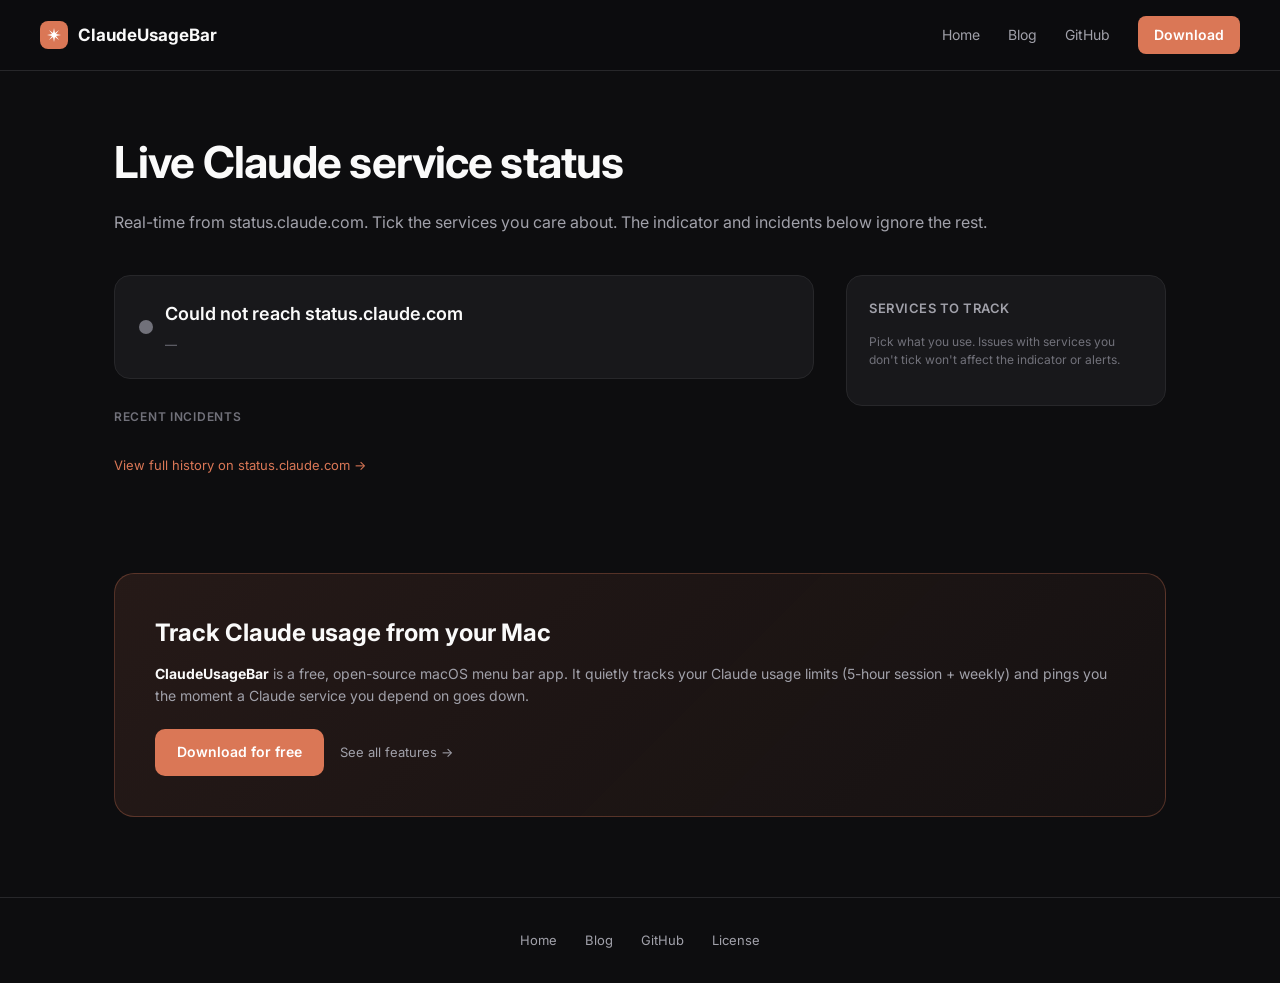
==== website/status/index.html @ 7c2bac47 "Status page polish: drop em dash, neutral 'resolved' badge - Sub-headline now two sentences instead " ====
<!DOCTYPE html>
<html lang="en" style="background-color: #0d0d0f;">
<head>
  <meta charset="UTF-8">
  <meta name="viewport" content="width=device-width, initial-scale=1.0">
  <meta name="theme-color" content="#0d0d0f">
  <meta name="color-scheme" content="dark">
  <link rel="icon" type="image/svg+xml" href="/favicon.svg">
  <link rel="apple-touch-icon" href="/apple-touch-icon.png">
  <link rel="canonical" href="https://claudeusagebar.com/status">
  <title>Claude status — ClaudeUsageBar</title>
  <meta name="description" content="Live Claude service status. Track only the services that matter to you — claude.ai, the API, Claude Code, Console, Cowork, or Government.">
  <meta property="og:type" content="website">
  <meta property="og:url" content="https://claudeusagebar.com/status">
  <meta property="og:title" content="Live Claude service status">
  <meta property="og:description" content="Real-time from status.claude.com. Track only what you use.">
  <meta property="og:image" content="https://claudeusagebar.com/og-image.png">
  <meta name="twitter:card" content="summary_large_image">
  <meta name="twitter:title" content="Live Claude service status">
  <meta name="twitter:description" content="Real-time from status.claude.com. Track only what you use.">
  <link rel="preconnect" href="https://fonts.googleapis.com">
  <link rel="preconnect" href="https://fonts.gstatic.com" crossorigin>
  <link href="https://fonts.googleapis.com/css2?family=Inter:wght@400;500;600;700&family=JetBrains+Mono:wght@500&display=swap" rel="stylesheet">
  <style>
    :root {
      --claude-orange: #da7756;
      --bg-dark: #0d0d0f;
      --bg-card: #18181b;
      --text-primary: #fafafa;
      --text-secondary: #a1a1aa;
      --text-muted: #71717a;
      --border: #27272a;
    }
    * { margin: 0; padding: 0; box-sizing: border-box; }
    html { scroll-behavior: smooth; background-color: #0d0d0f !important; }
    body {
      font-family: 'Inter', -apple-system, BlinkMacSystemFont, sans-serif;
      background-color: #0d0d0f !important;
      color: var(--text-primary);
      line-height: 1.6;
      min-height: 100vh;
    }
    a { color: inherit; text-decoration: none; }

    /* Nav */
    nav {
      position: sticky; top: 0; z-index: 50;
      background: rgba(13, 13, 15, 0.85);
      backdrop-filter: blur(20px);
      border-bottom: 1px solid var(--border);
      padding: 16px 32px;
    }
    .nav-content {
      max-width: 1200px; margin: 0 auto;
      display: flex; align-items: center; justify-content: space-between;
    }
    .logo { display: flex; align-items: center; gap: 10px; font-weight: 700; font-size: 17px; color: var(--text-primary); }
    .logo-icon { width: 28px; height: 28px; background: var(--claude-orange); border-radius: 8px; display: flex; align-items: center; justify-content: center; }
    .logo-icon svg { width: 16px; height: 16px; }
    .nav-links { display: flex; gap: 28px; align-items: center; }
    .nav-links a { font-size: 14px; color: var(--text-secondary); transition: color .2s; }
    .nav-links a:hover { color: var(--text-primary); }
    .nav-cta { background: var(--claude-orange); color: white !important; padding: 8px 16px; border-radius: 8px; font-weight: 600; }
    .nav-cta:hover { background: #b85a42; }

    /* Page */
    .page {
      max-width: 1100px; margin: 0 auto; padding: 56px 24px 32px;
    }
    h1 {
      font-size: clamp(28px, 5vw, 44px);
      font-weight: 700;
      letter-spacing: -0.02em;
      margin-bottom: 12px;
    }
    .sub {
      color: var(--text-secondary);
      font-size: 16px;
      margin-bottom: 40px;
    }

    /* Layout */
    .grid {
      display: grid;
      grid-template-columns: 1fr 320px;
      gap: 32px;
      align-items: start;
    }
    @media (max-width: 880px) {
      .grid { grid-template-columns: 1fr; gap: 20px; }
    }

    /* Status card */
    .status-card {
      background: var(--bg-card);
      border: 1px solid var(--border);
      border-radius: 16px;
      padding: 24px;
      margin-bottom: 20px;
    }
    .status-header { display: flex; align-items: center; gap: 12px; }
    .status-dot {
      width: 14px; height: 14px; border-radius: 50%;
      transition: background-color .3s; flex-shrink: 0;
    }
    .status-dot.green    { background: #21c55d; box-shadow: 0 0 0 4px rgba(33,197,93,.15); }
    .status-dot.minor    { background: #facc15; box-shadow: 0 0 0 4px rgba(250,204,21,.15); }
    .status-dot.major    { background: #ff8c42; box-shadow: 0 0 0 4px rgba(255,140,66,.15); }
    .status-dot.critical { background: #ff3b30; box-shadow: 0 0 0 4px rgba(255,59,48,.15); }
    .status-dot.gray     { background: var(--text-muted); }
    .status-label  { font-size: 18px; font-weight: 600; }
    .status-checked {
      margin-top: 6px; color: var(--text-muted); font-size: 12px;
    }

    /* Recent incidents */
    .section-title {
      font-size: 12px; font-weight: 600;
      color: var(--text-muted);
      letter-spacing: 0.06em; text-transform: uppercase;
      margin: 28px 0 12px;
    }
    .incidents-list { display: flex; flex-direction: column; gap: 12px; }
    .incident {
      background: var(--bg-card);
      border: 1px solid var(--border);
      border-radius: 12px;
      padding: 16px 18px;
    }
    .incident.active {
      background: rgba(255,140,66,.06);
      border-color: rgba(255,140,66,.30);
    }
    .incident-title  { font-weight: 600; font-size: 15px; margin-bottom: 8px; }
    .incident-meta   {
      display: flex; align-items: center; gap: 10px; margin-bottom: 10px;
      flex-wrap: wrap;
    }
    .incident-badge  {
      font-size: 10px; font-weight: 700; letter-spacing: 0.04em;
      padding: 2px 8px; border-radius: 4px; text-transform: uppercase;
      color: white;
    }
    .incident-badge.investigating { background: #d9534f; }
    .incident-badge.identified    { background: #f0ad4e; }
    .incident-badge.monitoring    { background: #5bc0de; }
    .incident-badge.resolved      { background: #4a4a52; }
    .incident-badge.postmortem    { background: #6c757d; }
    .incident-time { color: var(--text-muted); font-size: 12px; }
    .incident-body { color: var(--text-secondary); font-size: 13px; }
    .empty {
      color: var(--text-muted); font-size: 14px;
      padding: 20px; background: var(--bg-card);
      border: 1px dashed var(--border); border-radius: 12px;
      text-align: center;
    }
    .history-link {
      display: inline-block; margin-top: 16px;
      color: var(--claude-orange); font-size: 13px;
    }
    .history-link:hover { text-decoration: underline; }

    /* Tracked services panel (right column) */
    .services-panel {
      background: var(--bg-card);
      border: 1px solid var(--border);
      border-radius: 16px;
      padding: 22px;
      position: sticky;
      top: 88px;
    }
    @media (max-width: 880px) {
      .services-panel { position: static; }
    }
    .services-title {
      font-size: 13px; font-weight: 600;
      color: var(--text-secondary);
      letter-spacing: 0.04em; text-transform: uppercase;
      margin-bottom: 14px;
    }
    .services-help {
      font-size: 12px; color: var(--text-muted);
      margin-bottom: 14px; line-height: 1.5;
    }
    .service-row {
      display: flex; align-items: center; gap: 12px;
      padding: 10px 0; border-top: 1px solid var(--border);
    }
    .service-row:first-of-type { border-top: 0; padding-top: 0; }
    .service-row:last-of-type  { padding-bottom: 0; }
    .service-row label {
      display: flex; align-items: center; gap: 10px;
      cursor: pointer; flex: 1; font-size: 13px;
    }
    .service-row input[type=checkbox] {
      width: 16px; height: 16px; accent-color: var(--claude-orange);
      cursor: pointer; flex-shrink: 0;
    }
    .service-state {
      font-size: 10px; color: var(--text-muted);
      padding: 2px 7px; border: 1px solid var(--border); border-radius: 999px;
    }
    .service-state.bad { color: #ff8c42; border-color: rgba(255,140,66,.4); }

    /* CTA section */
    .cta-section {
      max-width: 1100px; margin: 64px auto 0; padding: 0 24px 80px;
    }
    .cta {
      background: linear-gradient(135deg, rgba(218,119,86,.12), rgba(218,119,86,.04));
      border: 1px solid rgba(218,119,86,.3);
      border-radius: 20px;
      padding: 40px;
    }
    @media (max-width: 760px) {
      .cta { padding: 28px; text-align: center; }
    }
    .cta h2 {
      font-size: 24px; font-weight: 700;
      margin-bottom: 10px;
    }
    .cta-lead {
      color: var(--text-secondary);
      font-size: 14px; margin-bottom: 22px;
    }
    .cta-lead b { color: var(--text-primary); }
    .cta-buttons {
      display: flex; gap: 16px; align-items: center; flex-wrap: wrap;
    }
    @media (max-width: 760px) {
      .cta-buttons {
        flex-direction: column;
        align-items: center;
        gap: 14px;
      }
    }
    .cta-button {
      display: inline-block;
      background: var(--claude-orange);
      color: white !important;
      padding: 12px 22px;
      border-radius: 10px;
      font-weight: 600;
      font-size: 14px;
      transition: background .2s, transform .1s;
    }
    .cta-button:hover { background: #b85a42; }
    .cta-button:active { transform: translateY(1px); }
    .cta-secondary {
      color: var(--text-secondary);
      font-size: 13px;
    }
    .cta-secondary:hover { color: var(--text-primary); }

    /* Footer */
    footer {
      border-top: 1px solid var(--border);
      padding: 32px 24px;
      text-align: center;
      color: var(--text-muted);
      font-size: 13px;
    }
    footer a { color: var(--text-secondary); margin: 0 12px; }
    footer a:hover { color: var(--text-primary); }

    @media (max-width: 640px) {
      .nav-links a:not(.nav-cta) { display: none; }
      .nav-links a.nav-cta { display: inline-block; }
      .page { padding: 40px 16px 24px; }
    }
  </style>
</head>
<body>

<nav>
  <div class="nav-content">
    <a href="/" class="logo">
      <span class="logo-icon">
        <svg viewBox="0 0 16 16" fill="none"><path d="M8 1L9 6L13 3L10 7L15 8L10 9L13 13L9 10L8 15L7 10L3 13L6 9L1 8L6 7L3 3L7 6L8 1Z" fill="white"/></svg>
      </span>
      <span>ClaudeUsageBar</span>
    </a>
    <div class="nav-links">
      <a href="/">Home</a>
      <a href="/blog/">Blog</a>
      <a href="https://github.com/Artzainnn/ClaudeUsageBar" target="_blank">GitHub</a>
      <a href="https://github.com/Artzainnn/ClaudeUsageBar/releases/latest/download/ClaudeUsageBar-Installer.dmg" class="nav-cta">Download</a>
    </div>
  </div>
</nav>

<main class="page">
  <h1>Live Claude service status</h1>
  <p class="sub">Real-time from status.claude.com. Tick the services you care about. The indicator and incidents below ignore the rest.</p>

  <div class="grid">

    <!-- LEFT: status + recent incidents -->
    <div>
      <section class="status-card">
        <div class="status-header">
          <span class="status-dot gray" id="statusDot"></span>
          <div>
            <div class="status-label" id="statusLabel">Loading status…</div>
            <div class="status-checked" id="statusChecked">—</div>
          </div>
        </div>
      </section>

      <h2 class="section-title">Recent incidents</h2>
      <div id="incidentsContainer"></div>
      <a class="history-link" id="historyLink" href="https://status.claude.com/history" target="_blank">View full history on status.claude.com →</a>
    </div>

    <!-- RIGHT: tracked services -->
    <aside class="services-panel">
      <div class="services-title">Services to track</div>
      <p class="services-help">Pick what you use. Issues with services you don't tick won't affect the indicator or alerts.</p>
      <div id="servicesList"></div>
    </aside>

  </div>
</main>

<!-- CTA -->
<section class="cta-section">
  <div class="cta">
    <h2>Track Claude usage from your Mac</h2>
    <p class="cta-lead"><b>ClaudeUsageBar</b> is a free, open-source macOS menu bar app. It quietly tracks your Claude usage limits (5-hour session + weekly) and pings you the moment a Claude service you depend on goes down.</p>
    <div class="cta-buttons">
      <a class="cta-button" href="https://github.com/Artzainnn/ClaudeUsageBar/releases/latest/download/ClaudeUsageBar-Installer.dmg" data-fast-goal="download_macos">Download for free</a>
      <a class="cta-secondary" href="/">See all features →</a>
    </div>
  </div>
</section>

<footer>
  <a href="/">Home</a>
  <a href="/blog/">Blog</a>
  <a href="https://github.com/Artzainnn/ClaudeUsageBar" target="_blank">GitHub</a>
  <a href="https://github.com/Artzainnn/ClaudeUsageBar/blob/main/LICENSE" target="_blank">License</a>
</footer>

<script>
  const SUMMARY_URL   = 'https://status.claude.com/api/v2/summary.json';
  const INCIDENTS_URL = 'https://status.claude.com/api/v2/incidents.json';
  const STORAGE_KEY   = 'cub_tracked_components';

  let allComponents = [];
  let selectedIds   = null;
  let recentIncidents = [];

  const DEMO = new URLSearchParams(location.search).get('demo');

  function loadSelection() {
    try {
      const raw = localStorage.getItem(STORAGE_KEY);
      if (raw) return new Set(JSON.parse(raw));
    } catch (e) {}
    return null;
  }
  function saveSelection() {
    localStorage.setItem(STORAGE_KEY, JSON.stringify([...selectedIds]));
  }

  const SEVERITY = {
    operational: 0, under_maintenance: 1, degraded_performance: 1,
    partial_outage: 2, major_outage: 3
  };
  function effectiveIndicator() {
    const tracked = allComponents.filter(c => selectedIds.has(c.id));
    const max = tracked.reduce((m, c) => Math.max(m, SEVERITY[c.status] ?? 0), 0);
    return ['none','minor','major','critical'][max] || 'none';
  }
  function statusToColor(ind) {
    return { none:'green', minor:'minor', major:'major', critical:'critical' }[ind] || 'gray';
  }
  function componentLabel(s) {
    return ({
      degraded_performance: 'degraded',
      partial_outage: 'partial outage',
      major_outage: 'major outage',
      under_maintenance: 'maintenance',
      operational: 'operational'
    })[s] || s;
  }

  function relativeTime(d) {
    const s = Math.floor((Date.now() - d.getTime()) / 1000);
    if (s < 60)    return 'just now';
    if (s < 3600)  { const m = Math.floor(s/60);   return `${m} min${m===1?'':'s'} ago`; }
    if (s < 86400) { const h = Math.floor(s/3600); return `${h} hour${h===1?'':'s'} ago`; }
    const d2 = Math.floor(s/86400); return `${d2} day${d2===1?'':'s'} ago`;
  }

  async function refresh() {
    try {
      if (DEMO) return loadDemoData();

      const [sumRes, incRes] = await Promise.all([
        fetch(SUMMARY_URL,   { cache: 'no-store' }),
        fetch(INCIDENTS_URL, { cache: 'no-store' })
      ]);
      const sum = await sumRes.json();
      const inc = await incRes.json();

      allComponents = (sum.components || []).map(c => ({
        id: c.id, name: c.name, status: c.status
      }));

      recentIncidents = (inc.incidents || [])
        .slice(0, 50)
        .map(i => ({
          id: i.id,
          name: i.name,
          status: i.status,
          body: (i.incident_updates && i.incident_updates[0] && i.incident_updates[0].body) || '',
          updatedAt: (i.incident_updates && i.incident_updates[0] && i.incident_updates[0].created_at)
            ? new Date(i.incident_updates[0].created_at) : null,
          componentIds: (i.components || []).map(c => c.id)
        }));

      ensureSelectionInitialized();
      render(new Date());
    } catch (err) {
      console.error('status fetch failed', err);
      document.getElementById('statusLabel').textContent = 'Could not reach status.claude.com';
      document.getElementById('statusDot').className = 'status-dot gray';
    }
  }

  function ensureSelectionInitialized() {
    if (selectedIds !== null) return;
    const saved = loadSelection();
    if (saved) {
      selectedIds = saved;
    } else {
      selectedIds = new Set(
        allComponents
          .filter(c => !/government/i.test(c.name))
          .map(c => c.id)
      );
    }
  }

  function loadDemoData() {
    const ids = {
      ai: 'demo-ai', console: 'demo-console', api: 'demo-api',
      code: 'demo-code', cowork: 'demo-cowork', gov: 'demo-gov'
    };
    allComponents = [
      { id: ids.ai,      name: 'claude.ai',                            status: 'degraded_performance' },
      { id: ids.console, name: 'Claude Console (platform.claude.com)', status: 'operational' },
      { id: ids.api,     name: 'Claude API (api.anthropic.com)',       status: 'partial_outage' },
      { id: ids.code,    name: 'Claude Code',                          status: 'operational' },
      { id: ids.cowork,  name: 'Claude Cowork',                        status: 'operational' },
      { id: ids.gov,     name: 'Claude for Government',                status: 'operational' },
    ];
    recentIncidents = [
      {
        id: 'demo-1', name: 'Elevated errors on Claude Opus 4.5 and Sonnet 4.5',
        status: 'investigating',
        body: 'We are currently investigating elevated error rates on Claude Opus 4.5 and Sonnet 4.5. We will provide an update shortly.',
        updatedAt: new Date(Date.now() - 12 * 60 * 1000),
        componentIds: [ids.api, ids.ai],
      },
      {
        id: 'demo-2', name: 'Increased latency in Claude Code',
        status: 'monitoring',
        body: 'A fix has been deployed and we are monitoring the results.',
        updatedAt: new Date(Date.now() - 25 * 60 * 1000),
        componentIds: [ids.code],
      },
      {
        id: 'demo-3', name: 'Brief disruption to Claude Console sign-in',
        status: 'resolved',
        body: 'This incident has been resolved.',
        updatedAt: new Date(Date.now() - 3 * 3600 * 1000),
        componentIds: [ids.console],
      },
      {
        id: 'demo-4', name: 'Elevated errors on Claude Opus 4.5',
        status: 'resolved',
        body: 'This incident has been resolved.',
        updatedAt: new Date(Date.now() - 26 * 3600 * 1000),
        componentIds: [ids.api],
      },
      {
        id: 'demo-5', name: 'Claude API: regional connectivity issue',
        status: 'resolved',
        body: 'This incident has been resolved.',
        updatedAt: new Date(Date.now() - 48 * 3600 * 1000),
        componentIds: [ids.api],
      },
    ];
    ensureSelectionInitialized();
    render(new Date());
  }

  function render(checkedAt) {
    const ind = effectiveIndicator();
    const dot = document.getElementById('statusDot');
    dot.className = 'status-dot ' + statusToColor(ind);

    const label = document.getElementById('statusLabel');
    label.textContent = ind === 'none'
      ? 'All tracked Claude services operational'
      : labelForIssue();

    document.getElementById('statusChecked').textContent =
      `Last checked ${relativeTime(checkedAt)} · auto-refreshes every 60s`;

    // Last 5 incidents touching tracked components
    const filtered = recentIncidents
      .filter(i => i.componentIds.length === 0 || i.componentIds.some(id => selectedIds.has(id)))
      .slice(0, 5);
    renderIncidents(filtered);

    renderServices();
  }

  function labelForIssue() {
    const affected = allComponents.filter(c => selectedIds.has(c.id) && c.status !== 'operational');
    if (affected.length === 0) return 'Service degradation';
    if (affected.length === 1) {
      const short = affected[0].name.replace(/\s*\(.*?\)\s*$/, '');
      return `${short}: ${componentLabel(affected[0].status)}`;
    }
    return `${affected.length} services affected`;
  }

  function renderIncidents(list) {
    const c = document.getElementById('incidentsContainer');
    if (!list.length) {
      c.innerHTML = `<div class="empty">No recent incidents on the services you track.</div>`;
      return;
    }
    c.innerHTML = `<div class="incidents-list">${list.map(i => `
      <div class="incident ${i.status === 'resolved' || i.status === 'postmortem' ? '' : 'active'}">
        <div class="incident-title">${escapeHtml(i.name)}</div>
        <div class="incident-meta">
          <span class="incident-badge ${i.status}">${i.status}</span>
          ${i.updatedAt ? `<span class="incident-time">Updated ${relativeTime(i.updatedAt)}</span>` : ''}
        </div>
        ${i.body ? `<div class="incident-body">${escapeHtml(i.body)}</div>` : ''}
      </div>
    `).join('')}</div>`;
  }

  function renderServices() {
    const list = document.getElementById('servicesList');
    list.innerHTML = allComponents.map(c => {
      const tracked = selectedIds.has(c.id);
      const isBad = c.status !== 'operational';
      return `
        <div class="service-row">
          <label>
            <input type="checkbox" ${tracked ? 'checked' : ''} data-id="${c.id}">
            <span>${escapeHtml(c.name)}</span>
          </label>
          <span class="service-state ${isBad ? 'bad' : ''}">${componentLabel(c.status)}</span>
        </div>
      `;
    }).join('');
    list.querySelectorAll('input[type=checkbox]').forEach(input => {
      input.addEventListener('change', () => {
        const id = input.getAttribute('data-id');
        if (input.checked) selectedIds.add(id);
        else                selectedIds.delete(id);
        saveSelection();
        render(new Date());
      });
    });
  }

  function escapeHtml(s) {
    return (s || '').replace(/[&<>"']/g, c => ({'&':'&amp;','<':'&lt;','>':'&gt;','"':'&quot;',"'":'&#39;'}[c]));
  }

  refresh();
  if (!DEMO) setInterval(refresh, 60000);
</script>

</body>
</html>
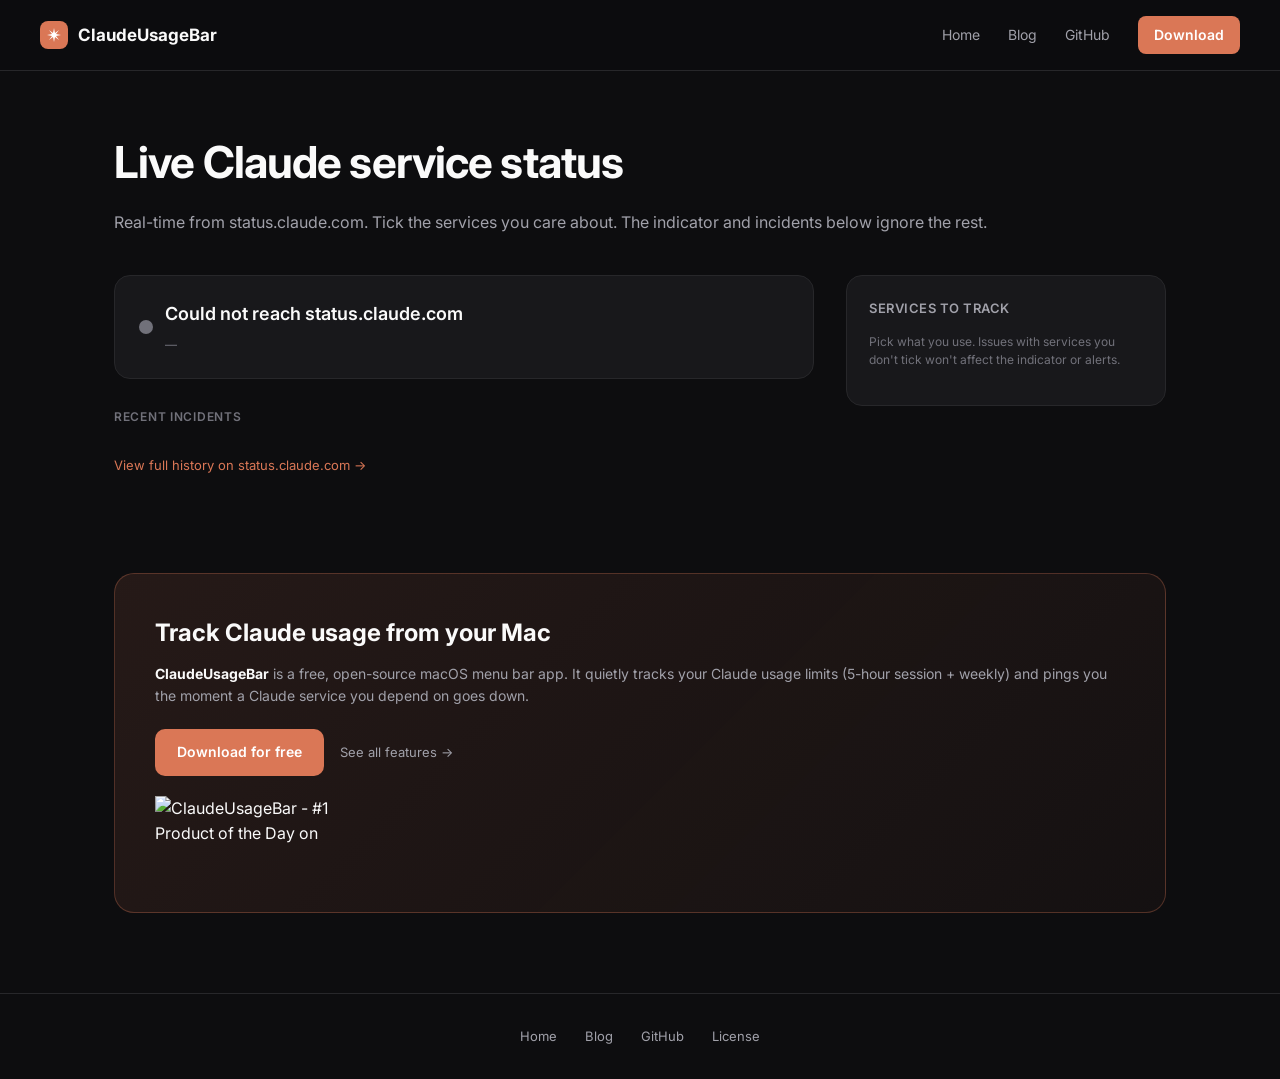
==== commit a69d67b9: "Status CTA: add Product Hunt #1 of the Day badge Same badge that's on the homepage, placed below the" ====
--- a/website/status/index.html
+++ b/website/status/index.html
@@ -202,6 +202,36 @@
     }
     .service-state.bad { color: #ff8c42; border-color: rgba(255,140,66,.4); }
 
+    /* Service tooltip on hover (desktop only) */
+    @media (hover: hover) and (min-width: 881px) {
+      .service-row { position: relative; }
+      .service-row[data-tooltip]:not([data-tooltip=""])::before {
+        content: attr(data-tooltip);
+        position: absolute;
+        right: calc(100% + 14px);
+        top: 50%;
+        transform: translateY(-50%);
+        width: 240px;
+        background: #0f0f12;
+        color: var(--text-primary);
+        border: 1px solid rgba(218,119,86,.35);
+        border-radius: 10px;
+        padding: 11px 13px;
+        font-size: 12px;
+        line-height: 1.45;
+        font-weight: 400;
+        white-space: normal;
+        opacity: 0;
+        pointer-events: none;
+        transition: opacity .15s ease;
+        z-index: 100;
+        box-shadow: 0 12px 28px rgba(0,0,0,.45);
+      }
+      .service-row[data-tooltip]:not([data-tooltip=""]):hover::before {
+        opacity: 1;
+      }
+    }
+
     /* CTA section */
     .cta-section {
       max-width: 1100px; margin: 64px auto 0; padding: 0 24px 80px;
@@ -251,6 +281,14 @@
       font-size: 13px;
     }
     .cta-secondary:hover { color: var(--text-primary); }
+
+    .cta-ph-badge {
+      display: inline-block;
+      margin-top: 20px;
+      transition: transform .15s ease, opacity .15s ease;
+    }
+    .cta-ph-badge:hover { transform: translateY(-2px); }
+    .cta-ph-badge img { display: block; }
 
     /* Footer */
     footer {
@@ -331,6 +369,9 @@
       <a class="cta-button" href="https://github.com/Artzainnn/ClaudeUsageBar/releases/latest/download/ClaudeUsageBar-Installer.dmg" data-fast-goal="download_macos">Download for free</a>
       <a class="cta-secondary" href="/">See all features →</a>
     </div>
+    <a href="https://www.producthunt.com/products/claudeusagebar?embed=true&utm_source=badge-top-post-badge&utm_medium=badge&utm_campaign=badge-claudeusagebar" target="_blank" rel="noopener noreferrer" class="cta-ph-badge">
+      <img src="https://api.producthunt.com/widgets/embed-image/v1/top-post-badge.svg?post_id=1067826&theme=dark&period=daily&t=1769934818885" alt="ClaudeUsageBar - #1 Product of the Day on Product Hunt" width="220" height="48" />
+    </a>
   </div>
 </section>
 
@@ -345,6 +386,22 @@
   const SUMMARY_URL   = 'https://status.claude.com/api/v2/summary.json';
   const INCIDENTS_URL = 'https://status.claude.com/api/v2/incidents.json';
   const STORAGE_KEY   = 'cub_tracked_components';
+
+  // Tooltip copy per service (matched by substring on the component name)
+  const SERVICE_TOOLTIPS = [
+    ['claude.ai',   '💬  The web and desktop chat interface where you talk to Claude.'],
+    ['Console',     '⚙️  Developer console: API keys, billing, model settings.'],
+    ['API',         '🔌  REST endpoints used by apps and integrations.'],
+    ['Claude Code', "💻  Anthropic's terminal coding agent (claude code)."],
+    ['Cowork',      '👥  Real-time collaborative Claude for teams.'],
+    ['Government',  '🏛️  Compliance-grade Claude for US government customers.'],
+  ];
+  function tooltipFor(name) {
+    for (const [key, txt] of SERVICE_TOOLTIPS) {
+      if (name.toLowerCase().includes(key.toLowerCase())) return txt;
+    }
+    return '';
+  }
 
   let allComponents = [];
   let selectedIds   = null;
@@ -552,8 +609,9 @@
     list.innerHTML = allComponents.map(c => {
       const tracked = selectedIds.has(c.id);
       const isBad = c.status !== 'operational';
+      const tip = tooltipFor(c.name);
       return `
-        <div class="service-row">
+        <div class="service-row" data-tooltip="${escapeHtml(tip)}">
           <label>
             <input type="checkbox" ${tracked ? 'checked' : ''} data-id="${c.id}">
             <span>${escapeHtml(c.name)}</span>
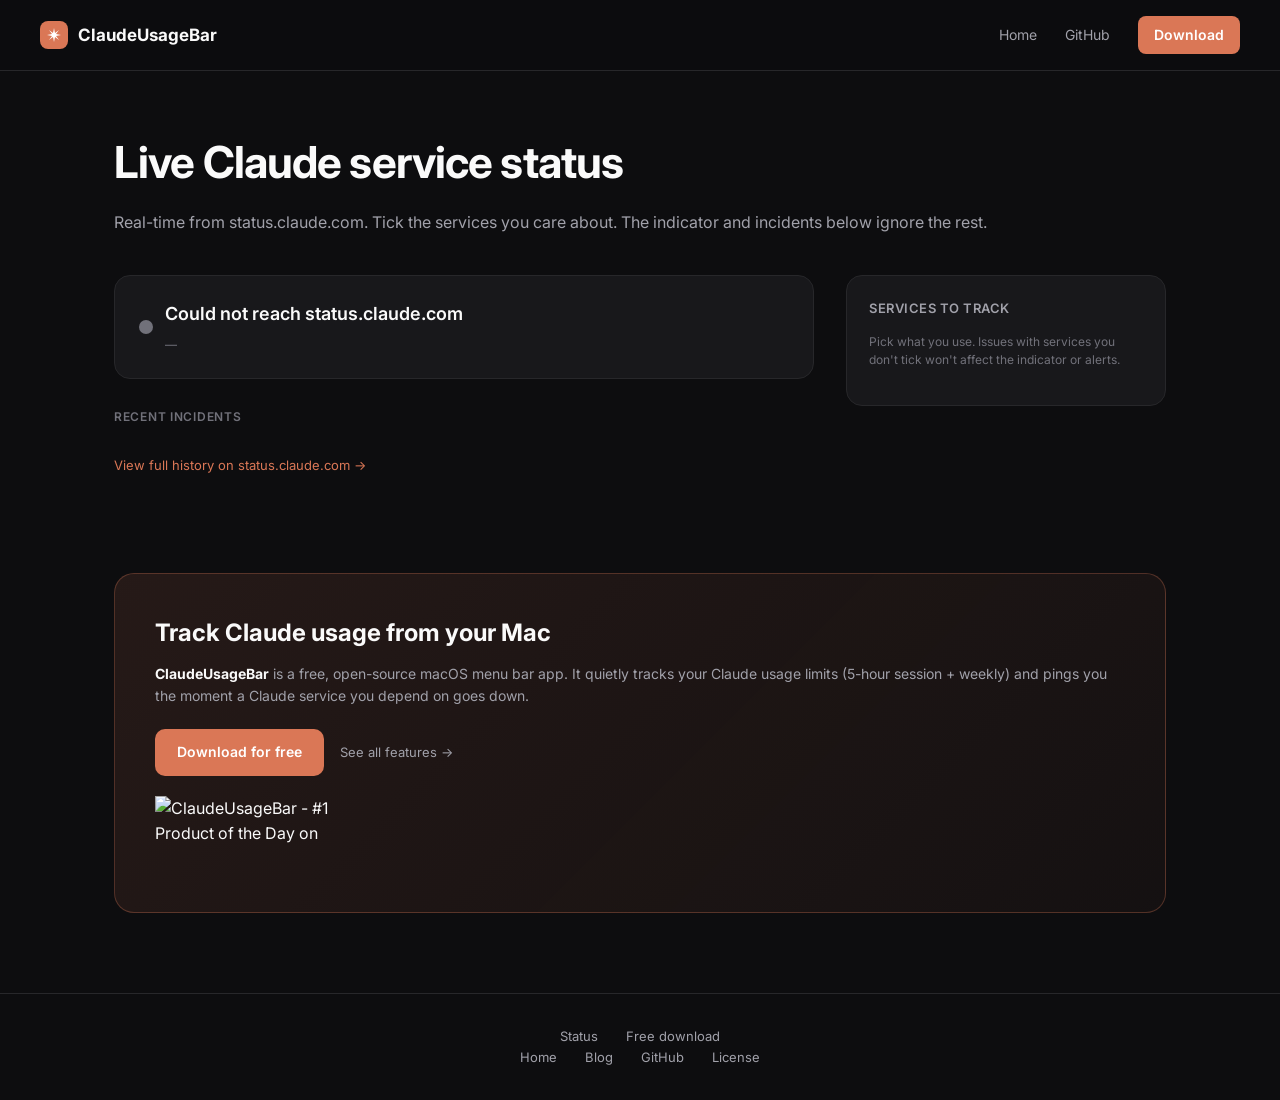
==== commit 5d3bca5e: "Site-wide: live status pill in nav + footer, Free download CTA, remove demo - Removed 'Blog' from th" ====
--- a/website/status/index.html
+++ b/website/status/index.html
@@ -128,8 +128,8 @@
       padding: 16px 18px;
     }
     .incident.active {
-      background: rgba(255,140,66,.06);
-      border-color: rgba(255,140,66,.30);
+      background: rgba(180, 90, 40, .10);
+      border-color: rgba(180, 90, 40, .35);
     }
     .incident-title  { font-weight: 600; font-size: 15px; margin-bottom: 8px; }
     .incident-meta   {
@@ -143,7 +143,7 @@
     }
     .incident-badge.investigating { background: #d9534f; }
     .incident-badge.identified    { background: #f0ad4e; }
-    .incident-badge.monitoring    { background: #5bc0de; }
+    .incident-badge.monitoring    { background: #4f7a8c; }
     .incident-badge.resolved      { background: #4a4a52; }
     .incident-badge.postmortem    { background: #6c757d; }
     .incident-time { color: var(--text-muted); font-size: 12px; }
@@ -307,6 +307,8 @@
       .page { padding: 40px 16px 24px; }
     }
   </style>
+  <link rel="stylesheet" href="/nav-status.css">
+  <script src="/nav-status.js" defer></script>
 </head>
 <body>
 
@@ -320,7 +322,6 @@
     </a>
     <div class="nav-links">
       <a href="/">Home</a>
-      <a href="/blog/">Blog</a>
       <a href="https://github.com/Artzainnn/ClaudeUsageBar" target="_blank">GitHub</a>
       <a href="https://github.com/Artzainnn/ClaudeUsageBar/releases/latest/download/ClaudeUsageBar-Installer.dmg" class="nav-cta">Download</a>
     </div>
@@ -376,6 +377,10 @@
 </section>
 
 <footer>
+    <div class="footer-cta-bar">
+      <a href="/status" class="footer-status-pill loading" data-nav-status><span class="footer-status-dot loading" data-nav-status></span><span id="footerStatusText">Status</span></a>
+      <a href="https://github.com/Artzainnn/ClaudeUsageBar/releases/latest/download/ClaudeUsageBar-Installer.dmg" class="footer-download-cta" data-fast-goal="download_macos">Free download</a>
+    </div>
   <a href="/">Home</a>
   <a href="/blog/">Blog</a>
   <a href="https://github.com/Artzainnn/ClaudeUsageBar" target="_blank">GitHub</a>
@@ -407,8 +412,6 @@
   let selectedIds   = null;
   let recentIncidents = [];
 
-  const DEMO = new URLSearchParams(location.search).get('demo');
-
   function loadSelection() {
     try {
       const raw = localStorage.getItem(STORAGE_KEY);
@@ -452,8 +455,6 @@
 
   async function refresh() {
     try {
-      if (DEMO) return loadDemoData();
-
       const [sumRes, incRes] = await Promise.all([
         fetch(SUMMARY_URL,   { cache: 'no-store' }),
         fetch(INCIDENTS_URL, { cache: 'no-store' })
@@ -498,60 +499,6 @@
           .map(c => c.id)
       );
     }
-  }
-
-  function loadDemoData() {
-    const ids = {
-      ai: 'demo-ai', console: 'demo-console', api: 'demo-api',
-      code: 'demo-code', cowork: 'demo-cowork', gov: 'demo-gov'
-    };
-    allComponents = [
-      { id: ids.ai,      name: 'claude.ai',                            status: 'degraded_performance' },
-      { id: ids.console, name: 'Claude Console (platform.claude.com)', status: 'operational' },
-      { id: ids.api,     name: 'Claude API (api.anthropic.com)',       status: 'partial_outage' },
-      { id: ids.code,    name: 'Claude Code',                          status: 'operational' },
-      { id: ids.cowork,  name: 'Claude Cowork',                        status: 'operational' },
-      { id: ids.gov,     name: 'Claude for Government',                status: 'operational' },
-    ];
-    recentIncidents = [
-      {
-        id: 'demo-1', name: 'Elevated errors on Claude Opus 4.5 and Sonnet 4.5',
-        status: 'investigating',
-        body: 'We are currently investigating elevated error rates on Claude Opus 4.5 and Sonnet 4.5. We will provide an update shortly.',
-        updatedAt: new Date(Date.now() - 12 * 60 * 1000),
-        componentIds: [ids.api, ids.ai],
-      },
-      {
-        id: 'demo-2', name: 'Increased latency in Claude Code',
-        status: 'monitoring',
-        body: 'A fix has been deployed and we are monitoring the results.',
-        updatedAt: new Date(Date.now() - 25 * 60 * 1000),
-        componentIds: [ids.code],
-      },
-      {
-        id: 'demo-3', name: 'Brief disruption to Claude Console sign-in',
-        status: 'resolved',
-        body: 'This incident has been resolved.',
-        updatedAt: new Date(Date.now() - 3 * 3600 * 1000),
-        componentIds: [ids.console],
-      },
-      {
-        id: 'demo-4', name: 'Elevated errors on Claude Opus 4.5',
-        status: 'resolved',
-        body: 'This incident has been resolved.',
-        updatedAt: new Date(Date.now() - 26 * 3600 * 1000),
-        componentIds: [ids.api],
-      },
-      {
-        id: 'demo-5', name: 'Claude API: regional connectivity issue',
-        status: 'resolved',
-        body: 'This incident has been resolved.',
-        updatedAt: new Date(Date.now() - 48 * 3600 * 1000),
-        componentIds: [ids.api],
-      },
-    ];
-    ensureSelectionInitialized();
-    render(new Date());
   }
 
   function render(checkedAt) {
@@ -636,7 +583,7 @@
   }
 
   refresh();
-  if (!DEMO) setInterval(refresh, 60000);
+  setInterval(refresh, 60000);
 </script>
 
 </body>
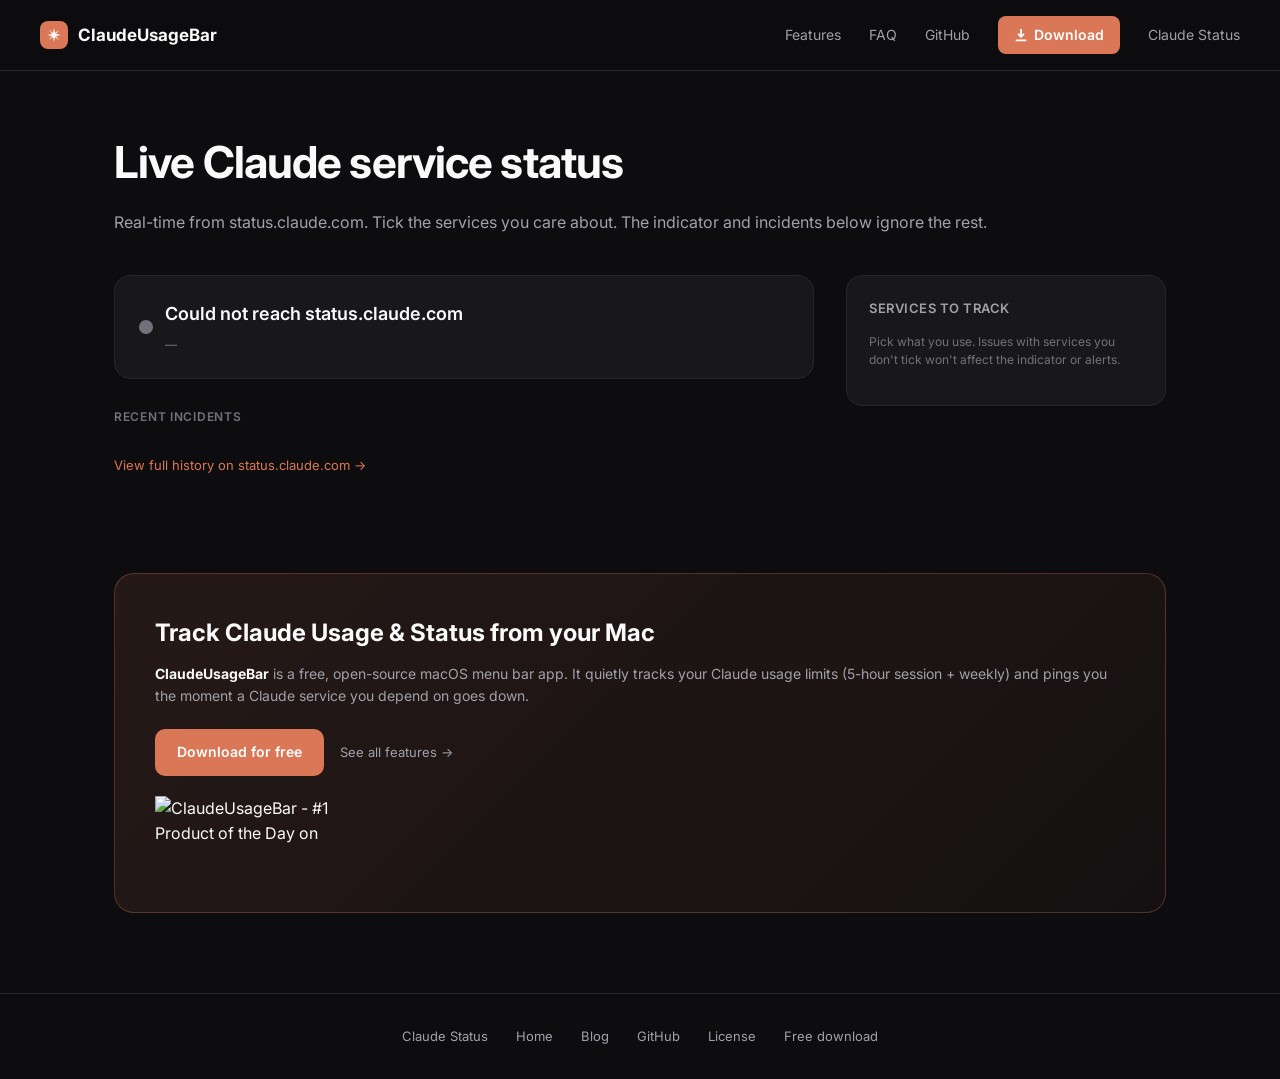
==== commit 11efcd0c: "Status CTA: heading 'Track Claude Usage & Status from your Mac' Co-Authored-By: Claude Opus 4.7 (1M " ====
--- a/website/status/index.html
+++ b/website/status/index.html
@@ -321,9 +321,11 @@
       <span>ClaudeUsageBar</span>
     </a>
     <div class="nav-links">
-      <a href="/">Home</a>
+      <a href="/#features">Features</a>
+      <a href="/#faq">FAQ</a>
       <a href="https://github.com/Artzainnn/ClaudeUsageBar" target="_blank">GitHub</a>
-      <a href="https://github.com/Artzainnn/ClaudeUsageBar/releases/latest/download/ClaudeUsageBar-Installer.dmg" class="nav-cta">Download</a>
+      <a href="https://github.com/Artzainnn/ClaudeUsageBar/releases/latest/download/ClaudeUsageBar-Installer.dmg" class="nav-cta"><svg class="download-icon" viewBox="0 0 16 16" width="14" height="14" fill="currentColor" style="margin-right:6px;vertical-align:-2px;"><path d="M8 11.5L4 7.5l1.4-1.4L7 7.7V1h2v6.7l1.6-1.6L12 7.5l-4 4zM2 13h12v2H2v-2z"/></svg>Download</a>
+        <a href="/status" class="nav-status-pill loading" data-nav-status><span class="nav-status-dot loading" data-nav-status></span><span>Claude Status</span></a>
     </div>
   </div>
 </nav>
@@ -364,7 +366,7 @@
 <!-- CTA -->
 <section class="cta-section">
   <div class="cta">
-    <h2>Track Claude usage from your Mac</h2>
+    <h2>Track Claude Usage &amp; Status from your Mac</h2>
     <p class="cta-lead"><b>ClaudeUsageBar</b> is a free, open-source macOS menu bar app. It quietly tracks your Claude usage limits (5-hour session + weekly) and pings you the moment a Claude service you depend on goes down.</p>
     <div class="cta-buttons">
       <a class="cta-button" href="https://github.com/Artzainnn/ClaudeUsageBar/releases/latest/download/ClaudeUsageBar-Installer.dmg" data-fast-goal="download_macos">Download for free</a>
@@ -377,14 +379,12 @@
 </section>
 
 <footer>
-    <div class="footer-cta-bar">
-      <a href="/status" class="footer-status-pill loading" data-nav-status><span class="footer-status-dot loading" data-nav-status></span><span id="footerStatusText">Status</span></a>
-      <a href="https://github.com/Artzainnn/ClaudeUsageBar/releases/latest/download/ClaudeUsageBar-Installer.dmg" class="footer-download-cta" data-fast-goal="download_macos">Free download</a>
-    </div>
+  <a href="/status" class="footer-status-pill loading" data-nav-status><span class="footer-status-dot loading" data-nav-status></span><span>Claude Status</span></a>
   <a href="/">Home</a>
   <a href="/blog/">Blog</a>
   <a href="https://github.com/Artzainnn/ClaudeUsageBar" target="_blank">GitHub</a>
   <a href="https://github.com/Artzainnn/ClaudeUsageBar/blob/main/LICENSE" target="_blank">License</a>
+  <a href="https://github.com/Artzainnn/ClaudeUsageBar/releases/latest/download/ClaudeUsageBar-Installer.dmg" class="footer-cta-link" data-fast-goal="download_macos">Free download</a>
 </footer>
 
 <script>
